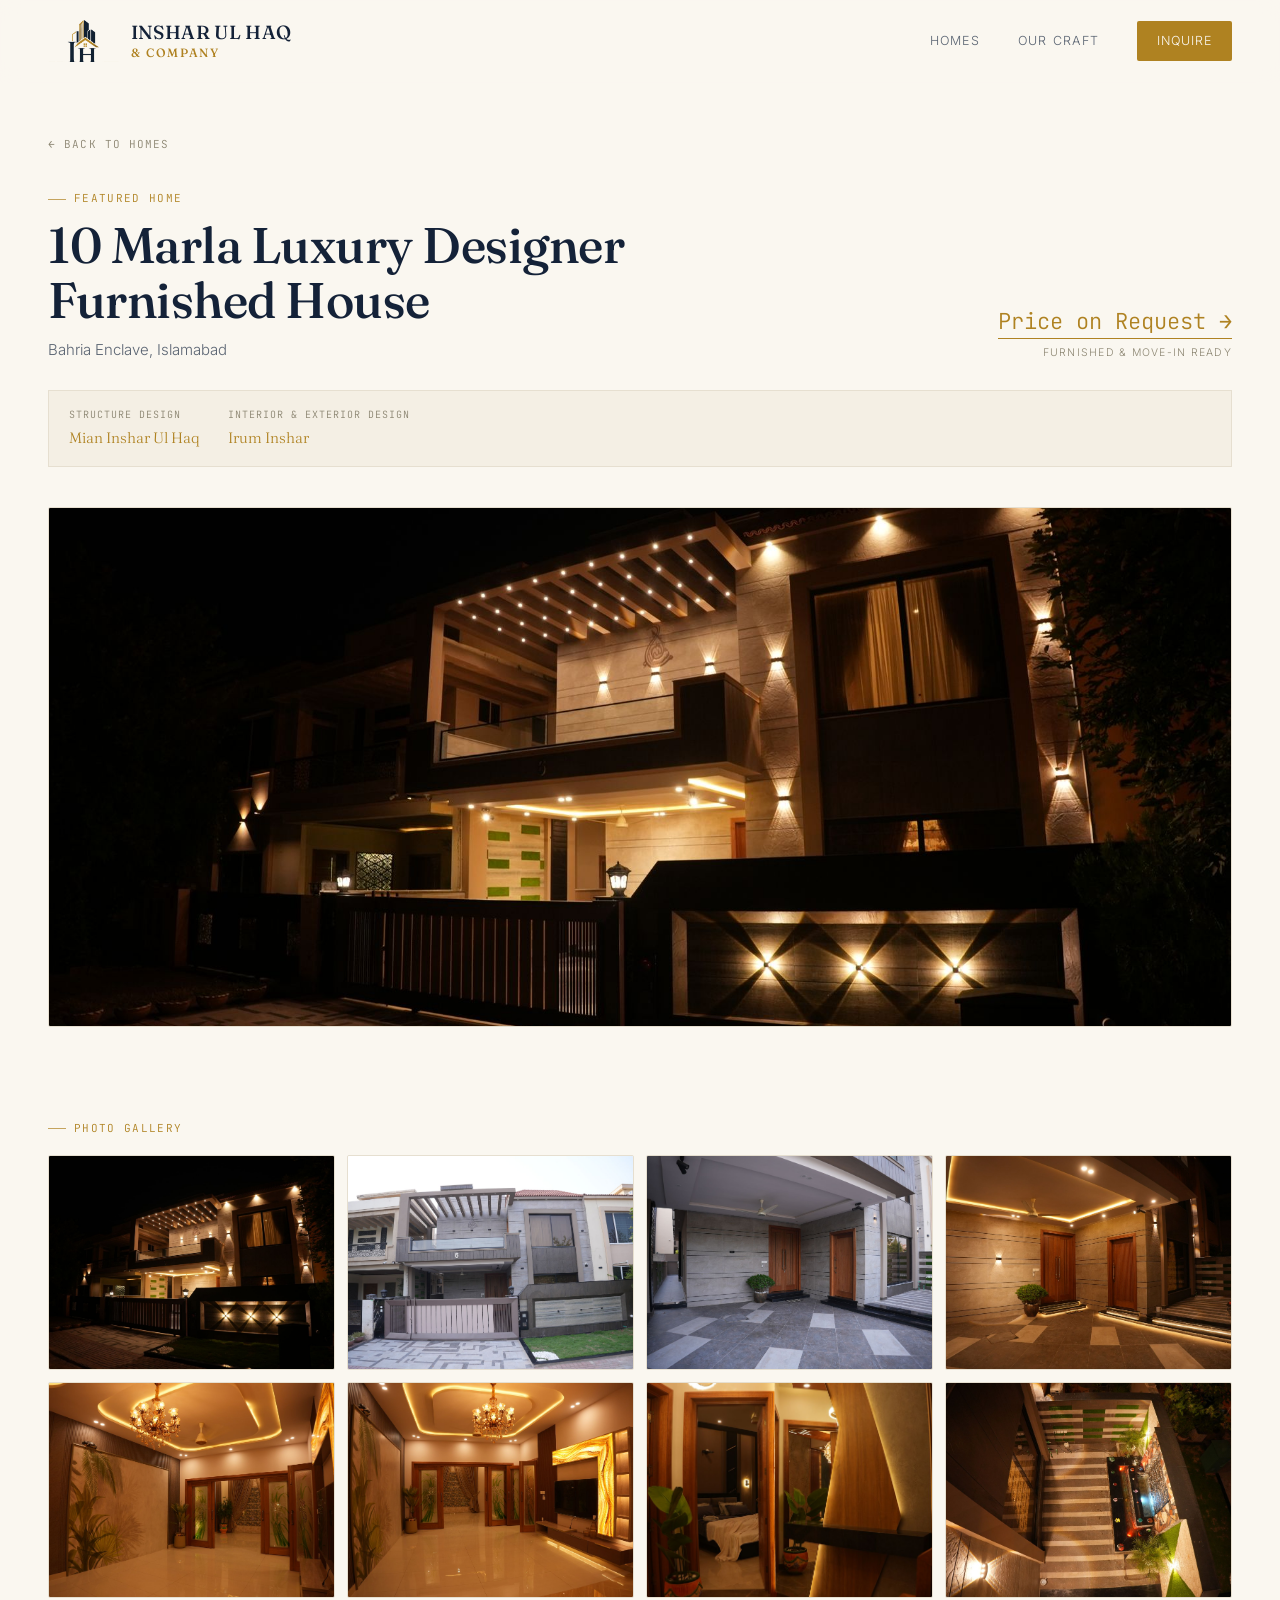
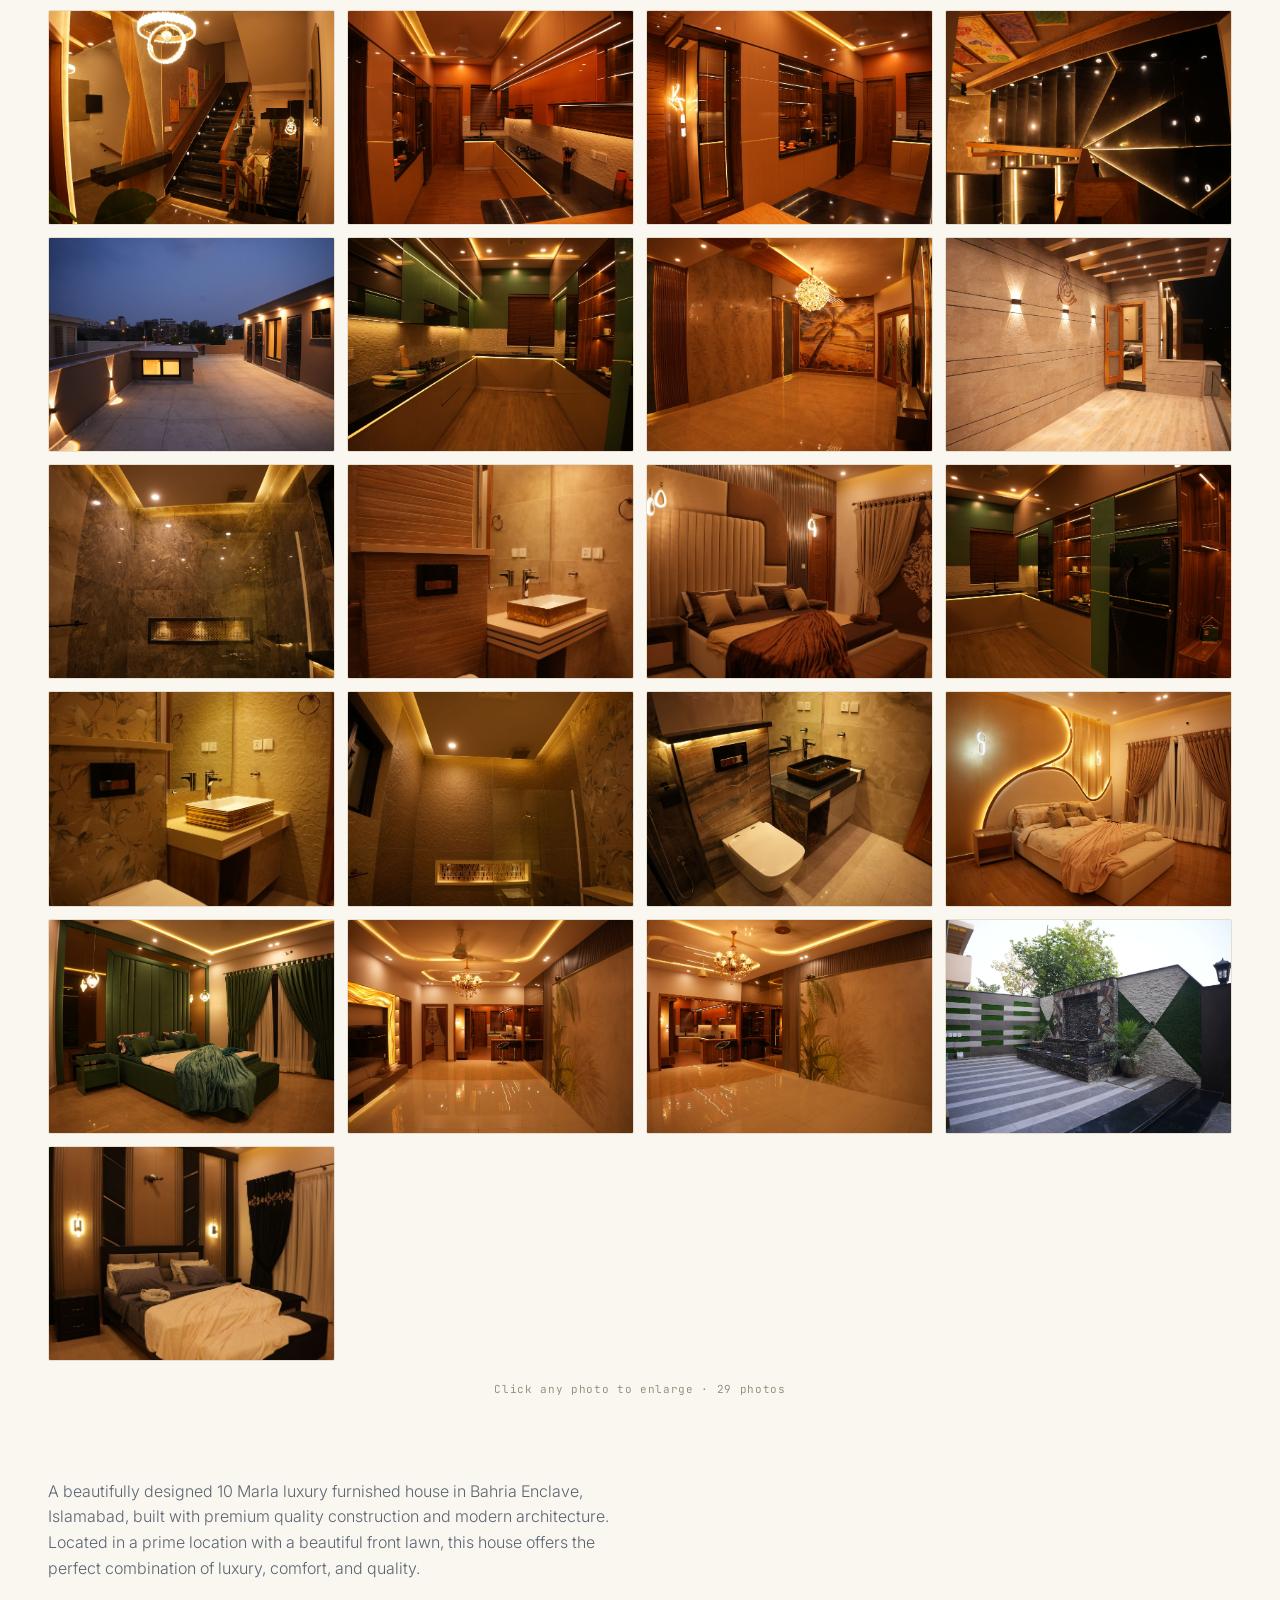
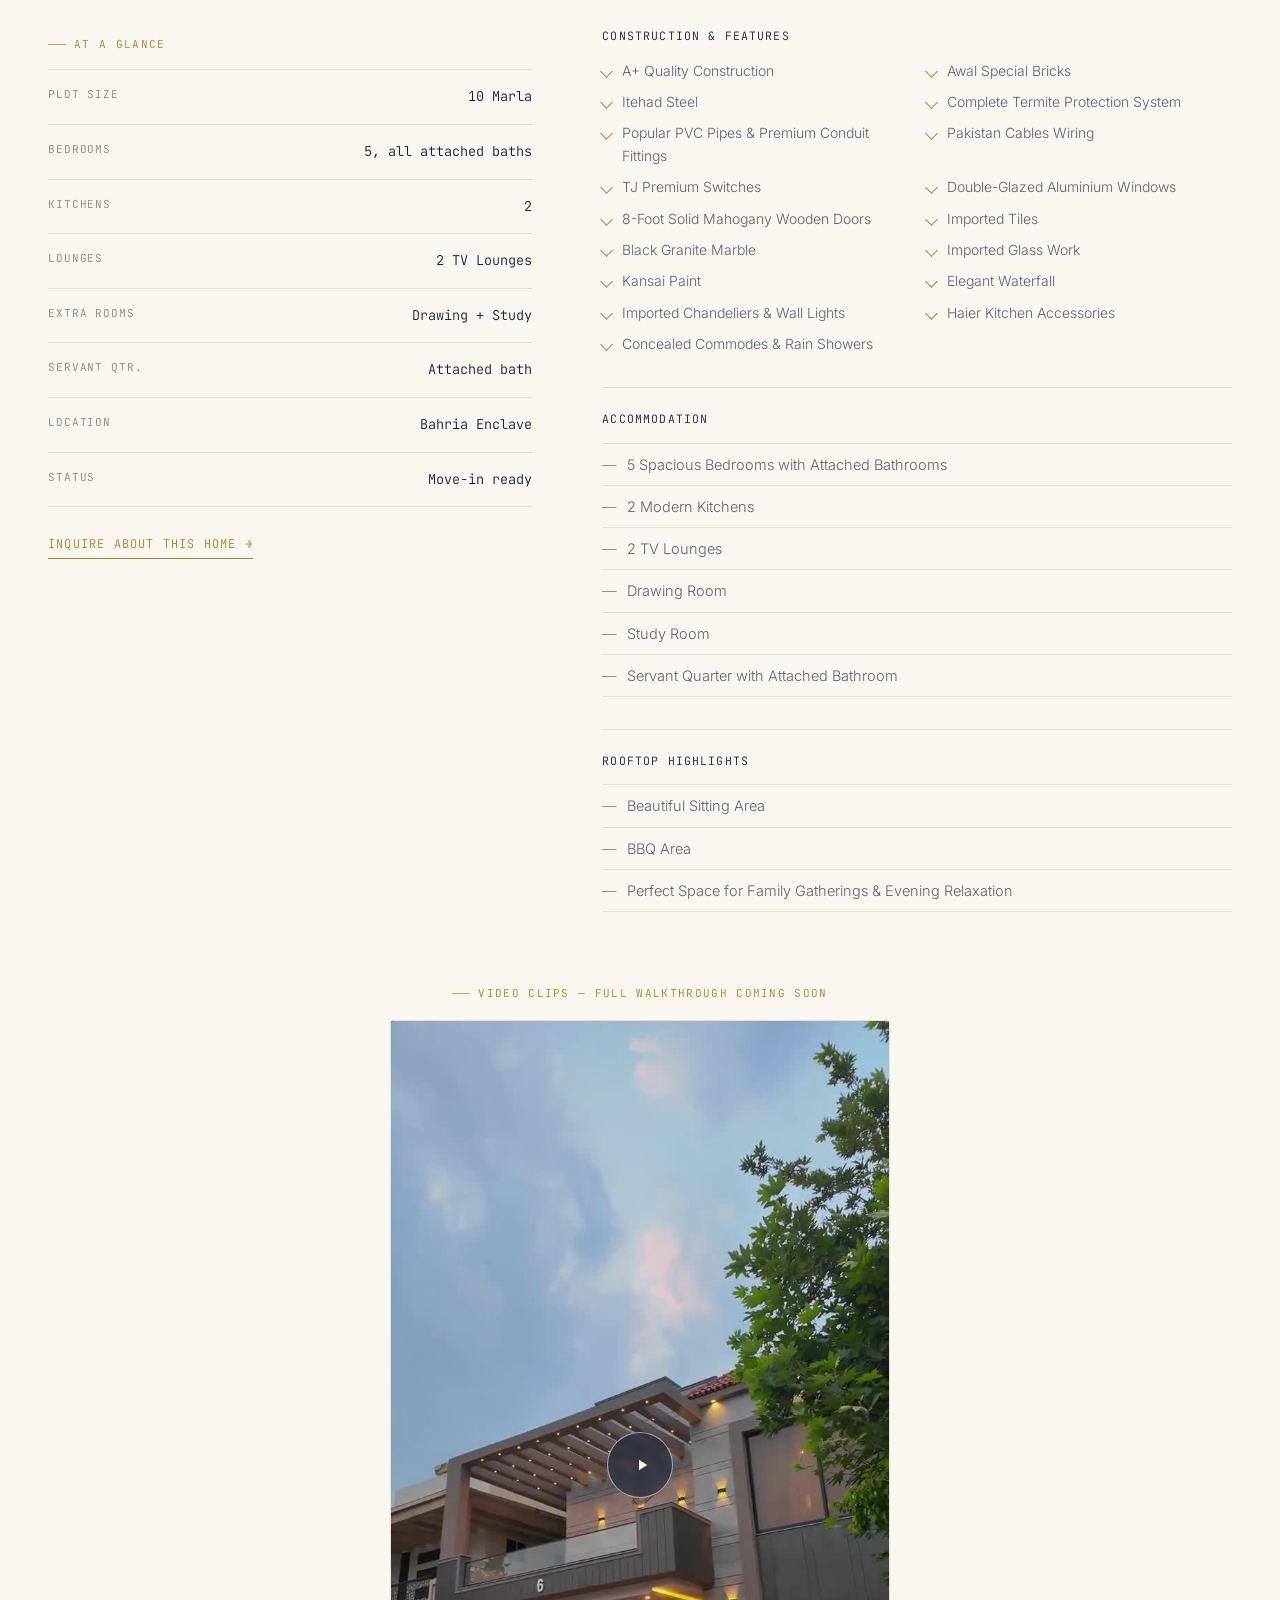
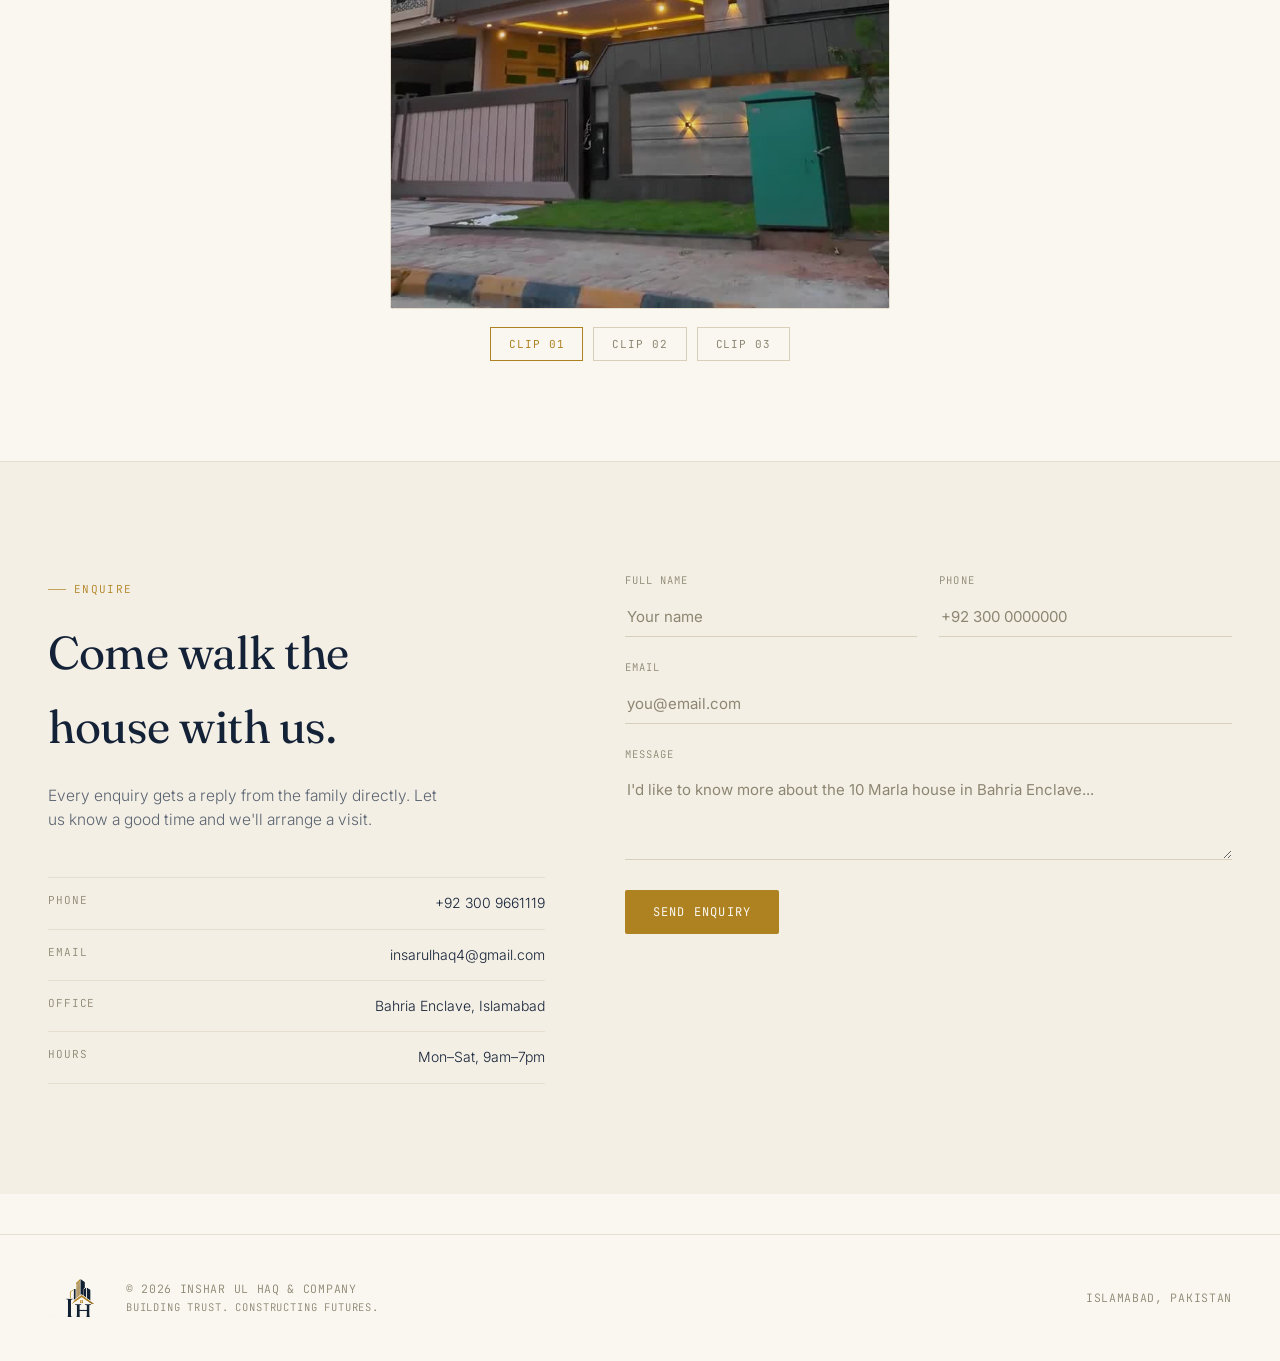
==== house-bahria-enclave.html @ 2e5233bc "Add files via upload" ====
<!DOCTYPE html>
<html lang="en">
<head>
<meta charset="UTF-8">
<meta name="viewport" content="width=device-width, initial-scale=1.0">
<title>10 Marla Luxury Designer Furnished House — Bahria Enclave, Islamabad | Inshar Ul Haq &amp; Company</title>
<meta name="description" content="A 10 Marla luxury designer furnished house in Bahria Enclave, Islamabad. A+ quality construction, 5 bedrooms with attached baths, 2 kitchens, rooftop sitting and BBQ area.">
<link rel="icon" type="image/png" href="assets/logo-icon.png">
<link rel="preconnect" href="https://fonts.googleapis.com">
<link rel="preconnect" href="https://fonts.gstatic.com" crossorigin>
<link href="https://fonts.googleapis.com/css2?family=Fraunces:opsz,wght@9..144,300;9..144,400;9..144,500;9..144,600;9..144,700&family=Inter:wght@300;400;500;600&family=JetBrains+Mono:wght@400;500&display=swap" rel="stylesheet">
<link rel="stylesheet" href="assets/style.css">
<style>
  .page-top{padding:130px 0 0;}
  .back-link{
    font-family:'JetBrains Mono',monospace;font-size:11px;letter-spacing:.1em;text-transform:uppercase;
    color:var(--muted-dim);display:inline-flex;gap:8px;align-items:center;margin-bottom:28px;
  }
  .back-link:hover{color:var(--brass);}

  .house-head{display:flex;justify-content:space-between;align-items:flex-end;gap:40px;margin-bottom:28px;flex-wrap:wrap;}
  .house-head h1{font-size:clamp(28px,4.2vw,50px);margin-top:10px;font-weight:500;max-width:18ch;line-height:1.1;}
  .house-loc{margin-top:10px;color:var(--muted);font-size:15px;}
  .house-price{text-align:right;font-family:'JetBrains Mono',monospace;color:var(--brass);font-size:22px;}
  .house-price a{color:var(--brass);border-bottom:1px solid var(--brass);padding-bottom:2px;}
  .house-price a:hover{color:var(--ink);border-color:var(--ink);}
  .house-price .status{
    display:block;font-size:10.5px;letter-spacing:.12em;text-transform:uppercase;color:var(--muted-dim);
    margin-top:6px;font-family:'Inter',sans-serif;
  }

  .designer-credit{
    display:flex;flex-wrap:wrap;gap:10px 28px;margin:0 0 40px;
    padding:16px 20px;border:1px solid var(--line-soft);background:var(--surface);
  }
  .designer-credit div{font-size:13px;}
  .designer-credit .role{
    display:block;font-family:'JetBrains Mono',monospace;font-size:10px;letter-spacing:.1em;
    text-transform:uppercase;color:var(--muted-dim);margin-bottom:3px;
  }
  .designer-credit .name{color:var(--brass);font-family:'Fraunces',serif;font-size:15px;}

  /* --- hero photo --- */
  .hero-photo{
    width:100%;height:520px;overflow:hidden;border-radius:2px;margin-bottom:14px;
    border:1px solid var(--line-soft);
  }
  @media (max-width:760px){.hero-photo{height:280px;}}
  .hero-photo img{width:100%;height:100%;min-height:0;object-fit:cover;display:block;cursor:zoom-in;}

  /* --- photo grid --- */
  .gallery-section{padding:70px 0 0;}
  .photo-grid{
    display:grid;grid-template-columns:repeat(4,1fr);gap:12px;
  }
  @media (max-width:900px){.photo-grid{grid-template-columns:repeat(3,1fr);}}
  @media (max-width:620px){.photo-grid{grid-template-columns:repeat(2,1fr);}}
  .photo-grid button{
    padding:0;border:1px solid var(--line-soft);background:var(--surface);cursor:zoom-in;
    aspect-ratio:4/3;overflow:hidden;border-radius:2px;display:block;
    transition:border-color .25s ease, transform .25s ease;
  }
  .photo-grid button:hover{border-color:var(--brass);transform:translateY(-2px);}
  .photo-grid img{width:100%;height:100%;min-height:0;object-fit:cover;display:block;}

  .grid-note{
    margin-top:20px;font-family:'JetBrains Mono',monospace;font-size:11px;color:var(--muted-dim);
    letter-spacing:.06em;text-align:center;
  }

  /* --- lightbox --- */
  .lightbox{
    position:fixed;inset:0;z-index:200;background:rgba(20,34,56,0.94);
    display:none;align-items:center;justify-content:center;padding:40px;
  }
  .lightbox.open{display:flex;}
  .lightbox img{max-width:100%;max-height:100%;object-fit:contain;border-radius:2px;}
  .lb-close,.lb-prev,.lb-next{
    position:absolute;background:rgba(250,247,240,0.12);border:1px solid rgba(250,247,240,0.35);
    color:#faf7f0;width:46px;height:46px;border-radius:50%;cursor:pointer;font-size:18px;
    display:flex;align-items:center;justify-content:center;transition:background .2s ease;
  }
  .lb-close:hover,.lb-prev:hover,.lb-next:hover{background:var(--brass);border-color:var(--brass);}
  .lb-close{top:24px;right:24px;}
  .lb-prev{left:24px;top:50%;transform:translateY(-50%);}
  .lb-next{right:24px;top:50%;transform:translateY(-50%);}
  .lb-counter{
    position:absolute;bottom:24px;left:50%;transform:translateX(-50%);
    font-family:'JetBrains Mono',monospace;font-size:11.5px;color:rgba(250,247,240,0.75);letter-spacing:.1em;
  }
  @media (max-width:620px){
    .lightbox{padding:16px;}
    .lb-prev{left:8px;} .lb-next{right:8px;}
  }

  /* --- details --- */
  .details{padding:80px 0 0;}
  .details-grid{display:grid;grid-template-columns:1fr 1.3fr;gap:70px;}
  @media (max-width:900px){.details-grid{grid-template-columns:1fr;gap:40px;}}
  .lede-text{color:var(--muted);font-size:16px;max-width:60ch;}
</style>
</head>
<body>

<header id="siteHeader">
  <div class="wrap">
    <a href="index.html" class="logo">
      <img src="assets/logo-icon.png" alt="Inshar Ul Haq &amp; Company">
      <div class="logo-text">INSHAR UL HAQ <span class="amp">&amp; Company</span></div>
    </a>
    <nav class="links" id="navLinks">
      <a href="index.html#homes">Homes</a>
      <a href="index.html#about">Our Craft</a>
      <a href="#contact" class="cta">Inquire</a>
    </nav>
    <button class="nav-toggle" id="navToggle" aria-label="Menu" aria-expanded="false">☰</button>
  </div>
</header>

<section class="page-top">
  <div class="wrap">
    <a href="index.html#homes" class="back-link">← Back to homes</a>

    <div class="house-head">
      <div>
        <div class="dim-label">Featured Home</div>
        <h1>10 Marla Luxury Designer Furnished House</h1>
        <div class="house-loc">Bahria Enclave, Islamabad</div>
      </div>
      <div class="house-price"><a href="#contact">Price on Request →</a>
        <span class="status">Furnished &amp; move-in ready</span>
      </div>
    </div>

    <div class="designer-credit">
      <div><span class="role">Structure Design</span><span class="name">Mian Inshar Ul Haq</span></div>
      <div><span class="role">Interior &amp; Exterior Design</span><span class="name">Irum Inshar</span></div>
    </div>

    <div class="hero-photo">
      <img src="assets/photos/01-exterior-night.jpg" alt="" data-index="0">
    </div>
  </div>
</section>

<section class="gallery-section">
  <div class="wrap">
    <div class="dim-label" style="margin-bottom:18px;">Photo Gallery</div>
    <div class="photo-grid" id="photoGrid">
      <!-- Photos: add more by copying a button block and pointing it at a new file in assets/photos/ -->
      <button type="button" data-index="0"><img src="assets/photos/01-exterior-night.jpg" alt="" loading="lazy"></button>
      <button type="button" data-index="1"><img src="assets/photos/02-exterior-day.jpg" alt="" loading="lazy"></button>
      <button type="button" data-index="2"><img src="assets/photos/03-porch-day.jpg" alt="" loading="lazy"></button>
      <button type="button" data-index="3"><img src="assets/photos/04-entrance-night.jpg" alt="" loading="lazy"></button>
      <button type="button" data-index="4"><img src="assets/photos/05-drawing-room.jpg" alt="" loading="lazy"></button>
      <button type="button" data-index="5"><img src="assets/photos/06-tv-lounge-onyx.jpg" alt="" loading="lazy"></button>
      <button type="button" data-index="6"><img src="assets/photos/07-lounge-wide.jpg" alt="" loading="lazy"></button>
      <button type="button" data-index="7"><img src="assets/photos/08-lounge-bar.jpg" alt="" loading="lazy"></button>
      <button type="button" data-index="8"><img src="assets/photos/09-lounge-mural.jpg" alt="" loading="lazy"></button>
      <button type="button" data-index="9"><img src="assets/photos/10-kitchen-main.jpg" alt="" loading="lazy"></button>
      <button type="button" data-index="10"><img src="assets/photos/11-kitchen-pantry.jpg" alt="" loading="lazy"></button>
      <button type="button" data-index="11"><img src="assets/photos/12-kitchen-green.jpg" alt="" loading="lazy"></button>
      <button type="button" data-index="12"><img src="assets/photos/13-kitchen-green-2.jpg" alt="" loading="lazy"></button>
      <button type="button" data-index="13"><img src="assets/photos/14-staircase.jpg" alt="" loading="lazy"></button>
      <button type="button" data-index="14"><img src="assets/photos/15-staircase-detail.jpg" alt="" loading="lazy"></button>
      <button type="button" data-index="15"><img src="assets/photos/16-hallway-bedroom.jpg" alt="" loading="lazy"></button>
      <button type="button" data-index="16"><img src="assets/photos/17-bedroom-master.jpg" alt="" loading="lazy"></button>
      <button type="button" data-index="17"><img src="assets/photos/18-bedroom-black.jpg" alt="" loading="lazy"></button>
      <button type="button" data-index="18"><img src="assets/photos/19-bedroom-green.jpg" alt="" loading="lazy"></button>
      <button type="button" data-index="19"><img src="assets/photos/20-bedroom-beige.jpg" alt="" loading="lazy"></button>
      <button type="button" data-index="20"><img src="assets/photos/21-bathroom-floral.jpg" alt="" loading="lazy"></button>
      <button type="button" data-index="21"><img src="assets/photos/22-bathroom-shower.jpg" alt="" loading="lazy"></button>
      <button type="button" data-index="22"><img src="assets/photos/23-bathroom-marble.jpg" alt="" loading="lazy"></button>
      <button type="button" data-index="23"><img src="assets/photos/24-bathroom-onyx.jpg" alt="" loading="lazy"></button>
      <button type="button" data-index="24"><img src="assets/photos/25-bathroom-wood.jpg" alt="" loading="lazy"></button>
      <button type="button" data-index="25"><img src="assets/photos/26-terrace-balcony.jpg" alt="" loading="lazy"></button>
      <button type="button" data-index="26"><img src="assets/photos/27-courtyard-aerial.jpg" alt="" loading="lazy"></button>
      <button type="button" data-index="27"><img src="assets/photos/28-courtyard-waterfall.jpg" alt="" loading="lazy"></button>
      <button type="button" data-index="28"><img src="assets/photos/29-rooftop.jpg" alt="" loading="lazy"></button>
    </div>
    <div class="grid-note">Click any photo to enlarge · 29 photos</div>
  </div>
</section>

<section class="details">
  <div class="wrap">
    <p class="lede-text">A beautifully designed 10 Marla luxury furnished house in Bahria Enclave, Islamabad, built with premium quality construction and modern architecture. Located in a prime location with a beautiful front lawn, this house offers the perfect combination of luxury, comfort, and quality.</p>

    <div class="details-grid" style="margin-top:46px;">
      <div>
        <div class="dim-label" style="margin-bottom:16px;">At a Glance</div>
        <div class="spec-sheet">
          <div class="spec-row"><span class="k">Plot Size</span><span class="v">10 Marla</span></div>
          <div class="spec-row"><span class="k">Bedrooms</span><span class="v">5, all attached baths</span></div>
          <div class="spec-row"><span class="k">Kitchens</span><span class="v">2</span></div>
          <div class="spec-row"><span class="k">Lounges</span><span class="v">2 TV Lounges</span></div>
          <div class="spec-row"><span class="k">Extra Rooms</span><span class="v">Drawing + Study</span></div>
          <div class="spec-row"><span class="k">Servant Qtr.</span><span class="v">Attached bath</span></div>
          <div class="spec-row"><span class="k">Location</span><span class="v">Bahria Enclave</span></div>
          <div class="spec-row"><span class="k">Status</span><span class="v">Move-in ready</span></div>
        </div>
        <a href="#contact" class="inquire-link">Inquire about this home →</a>
      </div>

      <div>
        <div class="section-title" style="border-top:0;padding-top:0;margin-top:0;">Construction &amp; Features</div>
        <ul class="check-list">
          <li>A+ Quality Construction</li>
          <li>Awal Special Bricks</li>
          <li>Itehad Steel</li>
          <li>Complete Termite Protection System</li>
          <li>Popular PVC Pipes &amp; Premium Conduit Fittings</li>
          <li>Pakistan Cables Wiring</li>
          <li>TJ Premium Switches</li>
          <li>Double-Glazed Aluminium Windows</li>
          <li>8-Foot Solid Mahogany Wooden Doors</li>
          <li>Imported Tiles</li>
          <li>Black Granite Marble</li>
          <li>Imported Glass Work</li>
          <li>Kansai Paint</li>
          <li>Elegant Waterfall</li>
          <li>Imported Chandeliers &amp; Wall Lights</li>
          <li>Haier Kitchen Accessories</li>
          <li>Concealed Commodes &amp; Rain Showers</li>
        </ul>

        <div class="section-title">Accommodation</div>
        <ul class="amenity-list">
          <li>5 Spacious Bedrooms with Attached Bathrooms</li>
          <li>2 Modern Kitchens</li>
          <li>2 TV Lounges</li>
          <li>Drawing Room</li>
          <li>Study Room</li>
          <li>Servant Quarter with Attached Bathroom</li>
        </ul>

        <div class="section-title">Rooftop Highlights</div>
        <ul class="amenity-list">
          <li>Beautiful Sitting Area</li>
          <li>BBQ Area</li>
          <li>Perfect Space for Family Gatherings &amp; Evening Relaxation</li>
        </ul>
      </div>
    </div>

    <div class="film-block">
      <div class="film-label dim-label" style="justify-content:center;">Video Clips — full walkthrough coming soon</div>
      <div class="reel-stage">
        <div class="reel active" data-reel="0">
          <img src="assets/posters/clip-01.jpg" alt="" loading="lazy">
          <video controls playsinline preload="none" poster="assets/posters/clip-01.jpg">
            <source src="assets/videos/clip-01.mp4" type="video/mp4">
            Your browser does not support embedded video.
          </video>
          <div class="play-btn" role="button" aria-label="Play clip 1" tabindex="0">
            <svg viewBox="0 0 24 24"><path d="M8 5v14l11-7z"/></svg>
          </div>
        </div>
        <div class="reel" data-reel="1">
          <img src="assets/posters/clip-02.jpg" alt="" loading="lazy">
          <video controls playsinline preload="none" poster="assets/posters/clip-02.jpg">
            <source src="assets/videos/clip-02.mp4" type="video/mp4">
            Your browser does not support embedded video.
          </video>
          <div class="play-btn" role="button" aria-label="Play clip 2" tabindex="0">
            <svg viewBox="0 0 24 24"><path d="M8 5v14l11-7z"/></svg>
          </div>
        </div>
        <div class="reel" data-reel="2">
          <img src="assets/posters/clip-03.jpg" alt="" loading="lazy">
          <video controls playsinline preload="none" poster="assets/posters/clip-03.jpg">
            <source src="assets/videos/clip-03.mp4" type="video/mp4">
            Your browser does not support embedded video.
          </video>
          <div class="play-btn" role="button" aria-label="Play clip 3" tabindex="0">
            <svg viewBox="0 0 24 24"><path d="M8 5v14l11-7z"/></svg>
          </div>
        </div>
      </div>
      <div class="reel-tabs">
        <button class="reel-tab active" data-target="0" type="button">Clip 01</button>
        <button class="reel-tab" data-target="1" type="button">Clip 02</button>
        <button class="reel-tab" data-target="2" type="button">Clip 03</button>
      </div>
    </div>
  </div>
</section>

<section class="contact" id="contact" style="margin-top:100px;">
  <div class="wrap contact-grid">
    <div>
      <div class="dim-label" style="margin-bottom:18px;">Enquire</div>
      <h2>Come walk the house with us.</h2>
      <p class="lede">Every enquiry gets a reply from the family directly. Let us know a good time and we'll arrange a visit.</p>

      <div class="contact-info">
        <div class="row"><span class="k">Phone</span><span>+92 300 9661119</span></div>
        <div class="row"><span class="k">Email</span><span>insarulhaq4@gmail.com</span></div>
        <div class="row"><span class="k">Office</span><span>Bahria Enclave, Islamabad</span></div>
        <div class="row"><span class="k">Hours</span><span>Mon–Sat, 9am–7pm</span></div>
      </div>
    </div>

    <form id="enquiryForm" action="https://formspree.io/f/mkodobkw" method="POST">
      <div class="field-row">
        <div>
          <label for="name">Full Name</label>
          <input id="name" name="name" type="text" placeholder="Your name" required>
        </div>
        <div>
          <label for="phone">Phone</label>
          <input id="phone" name="phone" type="tel" placeholder="+92 300 0000000">
        </div>
      </div>
      <div>
        <label for="email">Email</label>
        <input id="email" name="email" type="email" placeholder="you@email.com" required>
      </div>
      <div>
        <label for="message">Message</label>
        <textarea id="message" name="message" placeholder="I'd like to know more about the 10 Marla house in Bahria Enclave..."></textarea>
      </div>
      <input type="hidden" name="property" value="10 Marla Luxury Designer Furnished House — Bahria Enclave">
      <input type="hidden" name="_subject" value="New enquiry — 10 Marla Bahria Enclave house">
      <p class="form-status" id="formStatus" hidden></p>
      <button class="btn" type="submit" style="align-self:flex-start;">Send Enquiry</button>
    </form>
  </div>
</section>

<footer>
  <div class="wrap">
    <div class="foot-brand">
      <img src="assets/logo-icon.png" alt="">
      <div>
        <div class="fmono">© 2026 INSHAR UL HAQ &amp; COMPANY</div>
        <div class="tagline">Building Trust. Constructing Futures.</div>
      </div>
    </div>
    <div class="fmono">ISLAMABAD, PAKISTAN</div>
  </div>
</footer>

<!-- Lightbox -->
<div class="lightbox" id="lightbox" role="dialog" aria-modal="true" aria-label="Photo viewer">
  <button class="lb-close" id="lbClose" aria-label="Close">✕</button>
  <button class="lb-prev" id="lbPrev" aria-label="Previous photo">‹</button>
  <img id="lbImg" src="" alt="">
  <button class="lb-next" id="lbNext" aria-label="Next photo">›</button>
  <div class="lb-counter" id="lbCounter"></div>
</div>

<script>
  const header = document.getElementById('siteHeader');
  window.addEventListener('scroll', () => {
    header.classList.toggle('scrolled', window.scrollY > 40);
  });

  // --- Mobile menu toggle ---
  const navToggle = document.getElementById('navToggle');
  const navLinks = document.getElementById('navLinks');
  if(navToggle && navLinks){
    function closeMenu(){
      navLinks.classList.remove('open');
      navToggle.textContent = '\u2630';
      navToggle.setAttribute('aria-expanded', 'false');
      document.body.style.overflow = '';
    }
    navToggle.addEventListener('click', () => {
      const isOpen = navLinks.classList.toggle('open');
      navToggle.textContent = isOpen ? '\u2715' : '\u2630';
      navToggle.setAttribute('aria-expanded', isOpen ? 'true' : 'false');
      document.body.style.overflow = isOpen ? 'hidden' : '';
    });
    navLinks.querySelectorAll('a').forEach(a => a.addEventListener('click', closeMenu));
  }

  // --- Lightbox ---
  const grid = document.getElementById('photoGrid');
  const photos = Array.from(grid.querySelectorAll('img')).map(img => img.getAttribute('src'));
  const lb = document.getElementById('lightbox');
  const lbImg = document.getElementById('lbImg');
  const lbCounter = document.getElementById('lbCounter');
  let current = 0;

  function show(i){
    current = (i + photos.length) % photos.length;
    lbImg.src = photos[current];
    lbCounter.textContent = (current + 1) + ' / ' + photos.length;
  }
  function openLb(i){ show(i); lb.classList.add('open'); document.body.style.overflow='hidden'; }
  function closeLb(){ lb.classList.remove('open'); document.body.style.overflow=''; }

  grid.querySelectorAll('button').forEach(btn => {
    btn.addEventListener('click', () => openLb(parseInt(btn.dataset.index, 10)));
  });
  document.querySelector('.hero-photo img').addEventListener('click', () => openLb(0));

  document.getElementById('lbClose').addEventListener('click', closeLb);
  document.getElementById('lbPrev').addEventListener('click', e => { e.stopPropagation(); show(current - 1); });
  document.getElementById('lbNext').addEventListener('click', e => { e.stopPropagation(); show(current + 1); });
  lb.addEventListener('click', e => { if(e.target === lb) closeLb(); });
  document.addEventListener('keydown', e => {
    if(!lb.classList.contains('open')) return;
    if(e.key === 'Escape') closeLb();
    if(e.key === 'ArrowLeft') show(current - 1);
    if(e.key === 'ArrowRight') show(current + 1);
  });

  // --- Video reels ---
  document.querySelectorAll('.reel').forEach(frame => {
    const btn = frame.querySelector('.play-btn');
    const img = frame.querySelector('img');
    const vid = frame.querySelector('video');
    function play(){
      img.style.display='none';
      btn.style.display='none';
      vid.style.display='block';
      vid.play();
    }
    btn.addEventListener('click', play);
    btn.addEventListener('keydown', e => { if(e.key==='Enter'||e.key===' ') play(); });
  });

  document.querySelectorAll('.reel-tabs').forEach(tabGroup => {
    const stage = tabGroup.previousElementSibling;
    const tabs = tabGroup.querySelectorAll('.reel-tab');
    const reels = stage.querySelectorAll('.reel');
    tabs.forEach(tab => {
      tab.addEventListener('click', () => {
        const target = tab.dataset.target;
        tabs.forEach(t => t.classList.toggle('active', t === tab));
        reels.forEach(r => {
          const isTarget = r.dataset.reel === target;
          r.classList.toggle('active', isTarget);
          if(!isTarget) r.querySelector('video').pause();
        });
      });
    });
  });

  // --- Enquiry form (Formspree AJAX) ---
  const form = document.getElementById('enquiryForm');
  const status = document.getElementById('formStatus');
  if(form){
    form.addEventListener('submit', async (e) => {
      e.preventDefault();
      const btn = form.querySelector('button[type="submit"]');
      const original = btn.textContent;
      btn.textContent = 'Sending…';
      btn.disabled = true;
      status.hidden = true;
      try{
        const res = await fetch(form.action, {
          method: 'POST',
          body: new FormData(form),
          headers: { 'Accept': 'application/json' }
        });
        if(res.ok){
          form.reset();
          status.textContent = 'Thank you — your enquiry has been sent. We will be in touch soon.';
          status.className = 'form-status ok';
        } else {
          status.textContent = 'Something went wrong. Please email us directly at insarulhaq4@gmail.com.';
          status.className = 'form-status err';
        }
      } catch(err){
        status.textContent = 'Something went wrong. Please email us directly at insarulhaq4@gmail.com.';
        status.className = 'form-status err';
      } finally {
        status.hidden = false;
        btn.textContent = original;
        btn.disabled = false;
      }
    });
  }
</script>

</body>
</html>
---- assets/style.css ----
:root{
  --bg:#faf7f0;
  --surface:#f4efe4;
  --surface-2:#ece5d6;
  --line:#d8cfbb;
  --line-soft:#e6dfd0;
  --ink:#142238;
  --muted:#5a6472;
  --muted-dim:#8c8672;
  --brass:#af8221;
  --brass-bright:#8a6220;
  --max:1280px;
}
*{margin:0;padding:0;box-sizing:border-box;}
html{scroll-behavior:smooth;}
body{
  background:var(--bg);
  color:var(--ink);
  font-family:'Inter',sans-serif;
  font-weight:300;
  line-height:1.6;
  overflow-x:hidden;
}
@media (prefers-reduced-motion: reduce){
  html{scroll-behavior:auto;}
  *{animation-duration:0.01ms !important; transition-duration:0.01ms !important;}
}

h1,h2,h3,h4{font-family:'Fraunces',serif;font-weight:500;letter-spacing:-0.01em;}
a{color:inherit;text-decoration:none;}
.mono{font-family:'JetBrains Mono',monospace;}
.wrap{max-width:var(--max);margin:0 auto;padding:0 48px;}
@media (max-width:760px){.wrap{padding:0 22px;}}

::selection{background:var(--brass);color:#faf7f0;}
:focus-visible{outline:2px solid var(--brass);outline-offset:3px;}

/* --- blueprint annotation signature --- */
.dim-label{
  font-family:'JetBrains Mono',monospace;
  font-size:11px;
  letter-spacing:0.12em;
  text-transform:uppercase;
  color:var(--brass);
  display:inline-flex;
  align-items:center;
  gap:8px;
}
.dim-label::before{content:'';width:18px;height:1px;background:var(--brass);opacity:.7;}

/* --- nav --- */
header{
  position:fixed;top:0;left:0;right:0;z-index:100;
  padding:20px 0;
  transition:background .4s ease, border-color .4s ease, padding .4s ease;
  border-bottom:1px solid transparent;
  background:rgba(250,247,240,0.9);
  backdrop-filter:blur(10px);
}
header.scrolled{
  border-bottom:1px solid var(--line-soft);
  padding:12px 0;
}
header .wrap{display:flex;align-items:center;justify-content:space-between;}
.logo{font-family:'Fraunces',serif;font-size:19px;letter-spacing:0.02em;font-weight:500;display:flex;align-items:center;gap:12px;}
.logo img{height:42px;width:auto;display:block;}
.logo-text{display:flex;flex-direction:column;line-height:1.15;}
.logo-text .amp{color:var(--brass);font-size:12px;letter-spacing:.14em;text-transform:uppercase;margin-top:2px;}
nav.links{display:flex;gap:38px;align-items:center;}
nav.links a{
  font-size:12.5px;letter-spacing:0.1em;text-transform:uppercase;color:var(--muted);
  transition:color .25s ease;
}
nav.links a:hover{color:var(--ink);}
nav.links a.cta{
  color:#faf7f0;background:var(--brass);padding:10px 20px;border-radius:2px;
  letter-spacing:0.08em;
}
nav.links a.cta:hover{background:var(--brass-bright);}
.nav-toggle{display:none;background:none;border:0;color:var(--ink);font-size:24px;cursor:pointer;line-height:1;z-index:120;}
@media (max-width:820px){
  .nav-toggle{display:block;}
  nav.links{
    position:fixed;top:0;right:0;bottom:0;left:0;
    background:rgba(250,247,240,0.98);
    backdrop-filter:blur(8px);
    flex-direction:column;
    justify-content:center;
    align-items:center;
    gap:36px;
    transform:translateX(100%);
    transition:transform .35s ease;
    z-index:110;
    display:flex;
  }
  nav.links.open{transform:translateX(0);}
  nav.links a{font-size:20px;letter-spacing:.06em;}
  nav.links a.cta{padding:14px 32px;font-size:16px;}
}

/* --- footer --- */
footer{padding:44px 0;border-top:1px solid var(--line-soft);margin-top:40px;}
footer .wrap{display:flex;justify-content:space-between;align-items:center;flex-wrap:wrap;gap:16px;}
footer .foot-brand{display:flex;align-items:center;gap:14px;}
footer .foot-brand img{height:38px;width:auto;}
footer .foot-brand .tagline{font-family:'JetBrains Mono',monospace;font-size:10.5px;letter-spacing:.08em;text-transform:uppercase;color:var(--muted-dim);}
footer .fmono{font-family:'JetBrains Mono',monospace;font-size:11.5px;color:var(--muted-dim);letter-spacing:.06em;}

/* --- shared spec sheet --- */
.spec-sheet{border-top:1px solid var(--line-soft);}
.spec-row{
  display:flex;justify-content:space-between;padding:16px 0;border-bottom:1px solid var(--line-soft);
  font-family:'JetBrains Mono',monospace;font-size:13.5px;gap:20px;
}
.spec-row .k{color:var(--muted-dim);letter-spacing:.08em;text-transform:uppercase;font-size:11px;}
.spec-row .v{color:var(--ink);text-align:right;}

/* --- shared lists --- */
.check-list{display:grid;grid-template-columns:1fr 1fr;gap:9px 20px;list-style:none;}
@media (max-width:560px){.check-list{grid-template-columns:1fr;}}
.check-list li{
  font-size:14px;color:var(--muted);position:relative;padding-left:20px;
}
.check-list li::before{
  content:'';position:absolute;left:0;top:7px;width:8px;height:8px;
  border-left:1px solid var(--brass);border-bottom:1px solid var(--brass);
  transform:rotate(-45deg);
}
.amenity-list{list-style:none;}
.amenity-list li{
  font-size:14.5px;color:var(--muted);padding:9px 0;border-bottom:1px solid var(--line-soft);
  display:flex;gap:10px;
}
.amenity-list li::before{content:'—';color:var(--brass);}
.amenity-list li:first-child{border-top:1px solid var(--line-soft);}

.section-title{
  font-family:'JetBrains Mono',monospace;font-size:11.5px;letter-spacing:.1em;text-transform:uppercase;
  color:var(--ink);margin:32px 0 14px;padding-top:22px;border-top:1px solid var(--line-soft);
}

/* --- buttons --- */
.btn{
  display:inline-flex;align-items:center;gap:10px;
  font-family:'JetBrains Mono',monospace;font-size:12px;letter-spacing:.1em;text-transform:uppercase;
  background:var(--brass);color:#faf7f0;padding:14px 28px;border-radius:2px;border:0;cursor:pointer;
  transition:background .25s ease, transform .25s ease;
}
.btn:hover{background:var(--brass-bright);transform:translateY(-1px);}
.btn-ghost{
  background:transparent;color:var(--brass);border:1px solid var(--brass);
}
.btn-ghost:hover{background:var(--brass);color:#faf7f0;}
.inquire-link{
  display:inline-flex;align-items:center;gap:10px;margin-top:28px;
  font-family:'JetBrains Mono',monospace;font-size:12px;letter-spacing:.1em;text-transform:uppercase;
  color:var(--brass);border-bottom:1px solid var(--brass);padding-bottom:4px;
}
.inquire-link:hover{color:var(--ink);border-color:var(--ink);}

/* --- forms --- */
form{display:flex;flex-direction:column;gap:22px;}
.field-row{display:grid;grid-template-columns:1fr 1fr;gap:22px;}
@media (max-width:560px){.field-row{grid-template-columns:1fr;}}
label{
  font-family:'JetBrains Mono',monospace;font-size:10.5px;letter-spacing:.1em;text-transform:uppercase;
  color:var(--muted-dim);display:block;margin-bottom:8px;
}
input,select,textarea{
  width:100%;background:transparent;border:0;border-bottom:1px solid var(--line);
  color:var(--ink);font-family:'Inter',sans-serif;font-size:15px;padding:10px 2px;
  transition:border-color .25s ease;
}
input::placeholder,textarea::placeholder{color:var(--muted-dim);}
input:focus,select:focus,textarea:focus{outline:none;border-color:var(--brass);}
select{appearance:none;background:transparent;cursor:pointer;}
select option{background:var(--surface-2);color:var(--ink);}
textarea{resize:vertical;min-height:90px;}
.form-note{font-size:12px;color:var(--muted-dim);margin-top:-6px;}
.form-status{font-size:14px;padding:12px 16px;border-radius:2px;margin:0;}
.form-status.ok{background:rgba(175,130,33,0.12);color:var(--brass-bright);border:1px solid rgba(175,130,33,0.3);}
.form-status.err{background:rgba(180,60,50,0.1);color:#a33;border:1px solid rgba(180,60,50,0.3);}

/* --- contact --- */
.contact{padding:110px 0;border-top:1px solid var(--line-soft);background:var(--surface);}
.contact-grid{display:grid;grid-template-columns:0.9fr 1.1fr;gap:80px;}
@media (max-width:900px){.contact-grid{grid-template-columns:1fr;gap:48px;}}
.contact h2{font-size:clamp(30px,4vw,46px);font-weight:400;max-width:12ch;}
.contact p.lede{margin-top:20px;color:var(--muted);max-width:40ch;font-size:15.5px;}
.contact-info{margin-top:44px;}
.contact-info .row{
  display:flex;justify-content:space-between;padding:14px 0;border-top:1px solid var(--line-soft);
  font-size:14px;gap:16px;
}
.contact-info .row:last-child{border-bottom:1px solid var(--line-soft);}
.contact-info .row .k{color:var(--muted-dim);font-family:'JetBrains Mono',monospace;font-size:11px;letter-spacing:.08em;text-transform:uppercase;}

/* --- video reel (shared) --- */
.film-block{margin-top:64px;text-align:center;}
.film-label{margin-bottom:18px;}
.reel-stage{max-width:500px;margin:0 auto;}
@media (max-width:560px){.reel-stage{max-width:100%;}}
.reel{
  position:relative;aspect-ratio:9/16;width:100%;border-radius:3px;overflow:hidden;
  background:#000;border:1px solid var(--line-soft);display:none;
}
.reel.active{display:block;}
.reel img{width:100%;height:100%;object-fit:cover;opacity:.9;position:absolute;inset:0;}
.reel video{width:100%;height:100%;object-fit:cover;display:none;position:relative;}
.play-btn{
  position:absolute;top:50%;left:50%;transform:translate(-50%,-50%);
  width:66px;height:66px;border-radius:50%;
  background:rgba(20,34,56,0.55);border:1px solid rgba(250,247,240,0.6);
  display:flex;align-items:center;justify-content:center;cursor:pointer;
  backdrop-filter:blur(4px);z-index:3;
  transition:transform .3s ease, background .3s ease, border-color .3s ease;
}
.play-btn:hover{transform:translate(-50%,-50%) scale(1.08);background:var(--brass);border-color:var(--brass);}
.play-btn svg{width:18px;height:18px;fill:#faf7f0;margin-left:3px;}
.reel-tabs{display:flex;gap:10px;justify-content:center;margin-top:18px;flex-wrap:wrap;}
.reel-tab{
  font-family:'JetBrains Mono',monospace;font-size:11px;letter-spacing:.08em;text-transform:uppercase;
  color:var(--muted-dim);background:transparent;border:1px solid var(--line);padding:9px 18px;cursor:pointer;
  transition:color .2s ease, border-color .2s ease;
}
.reel-tab.active{color:var(--brass);border-color:var(--brass);}
.reel-tab:hover{color:var(--ink);}
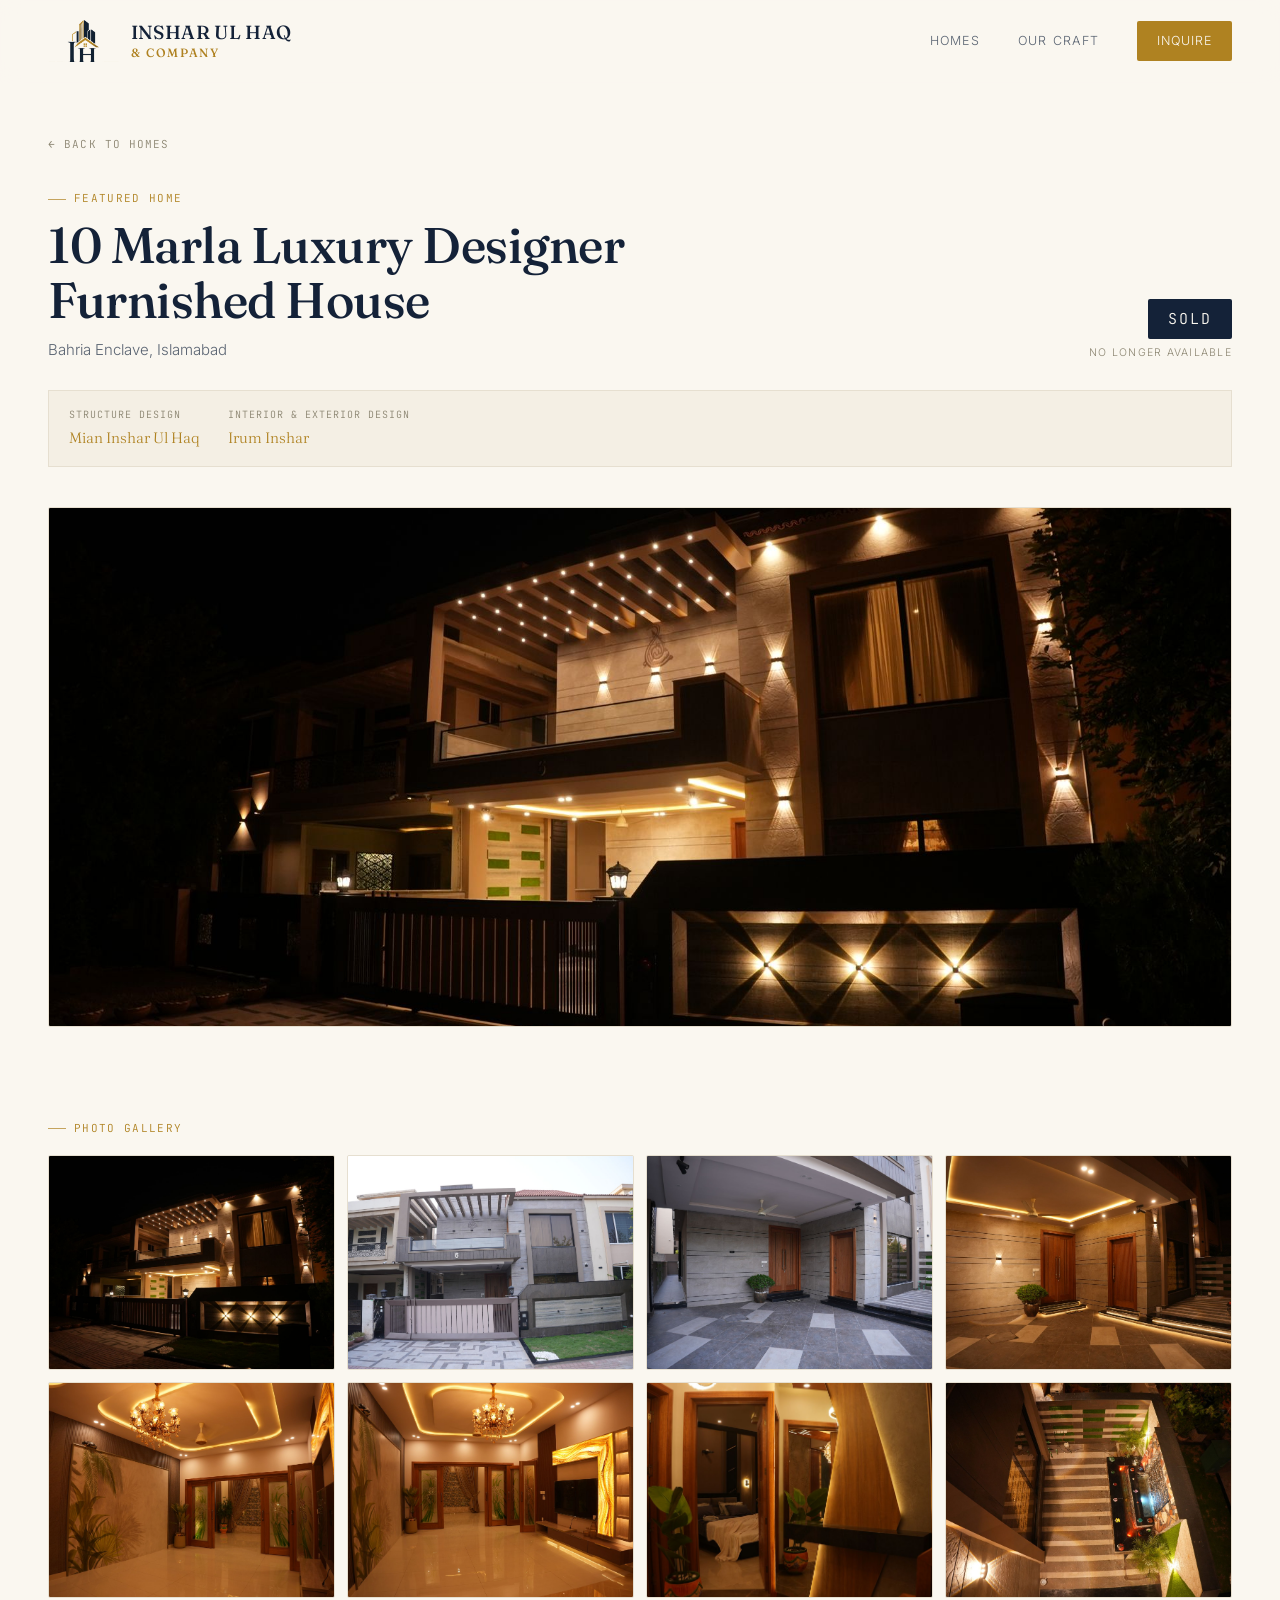
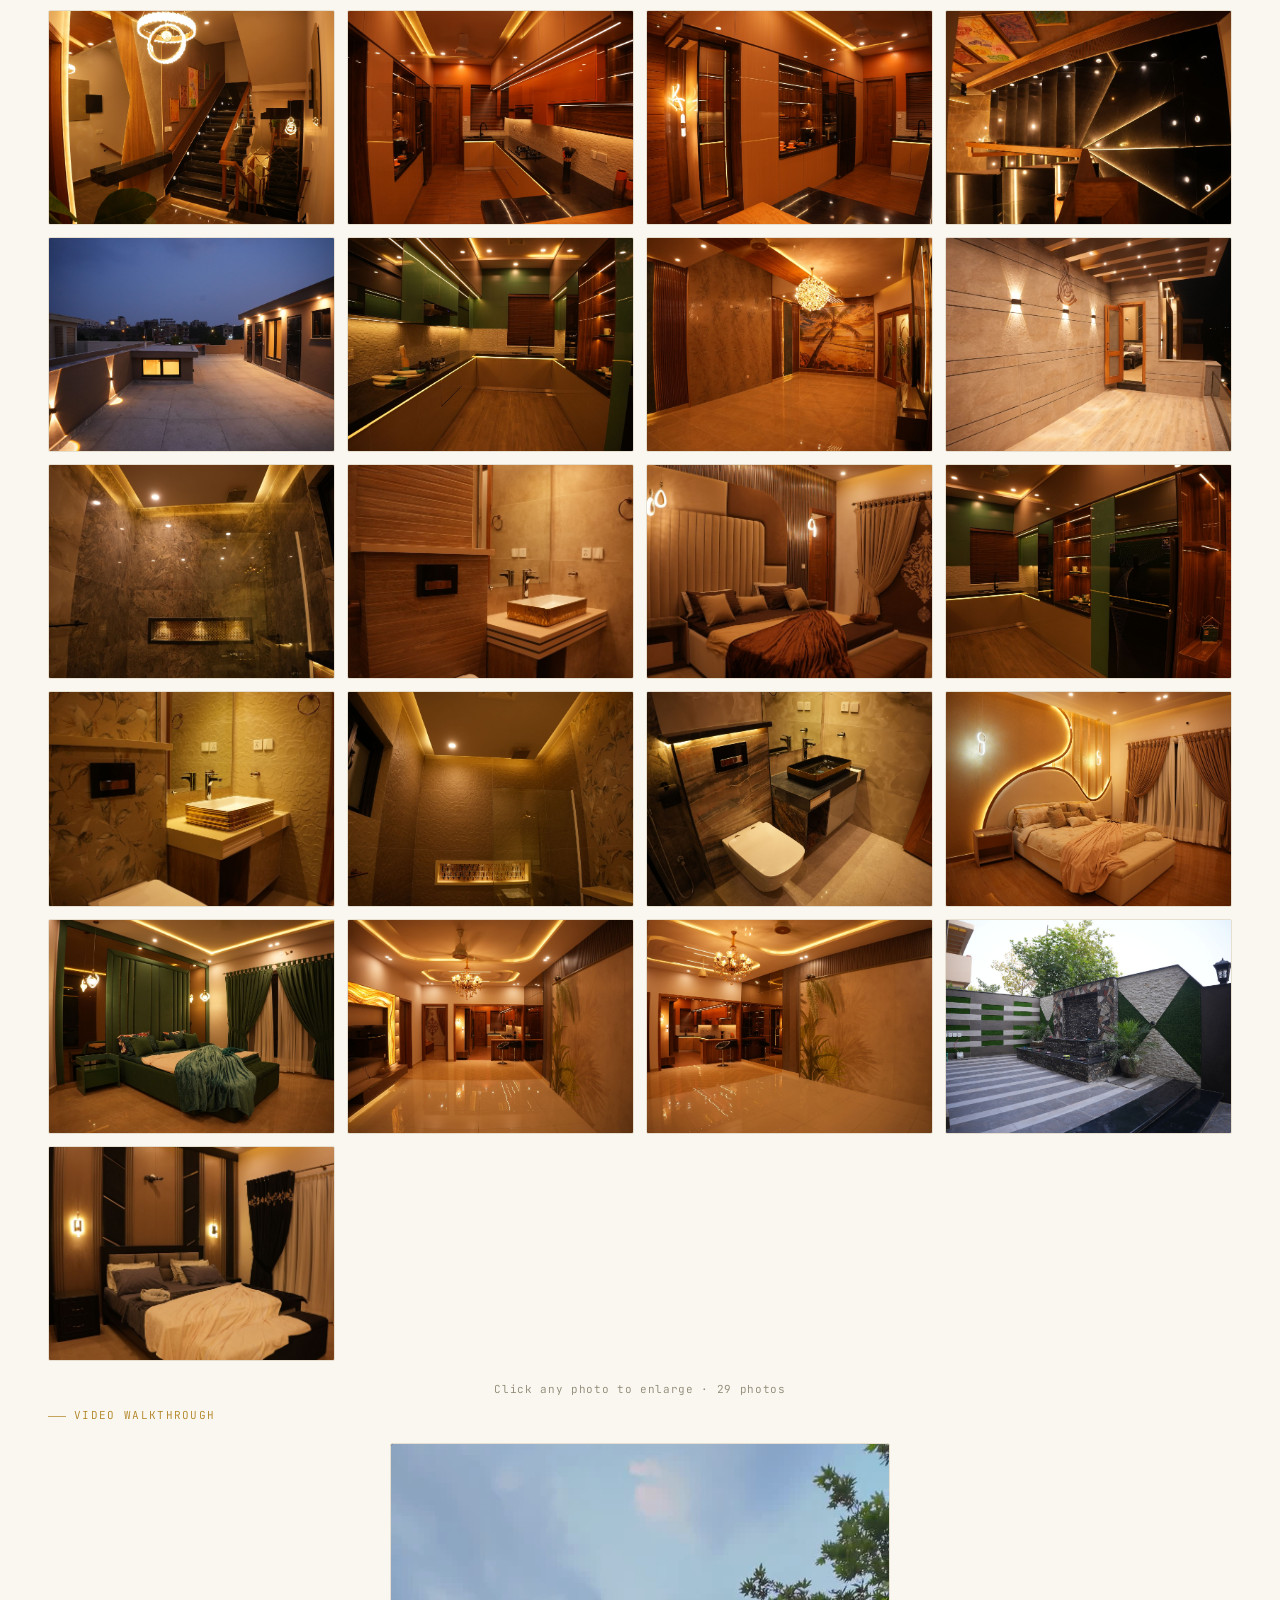
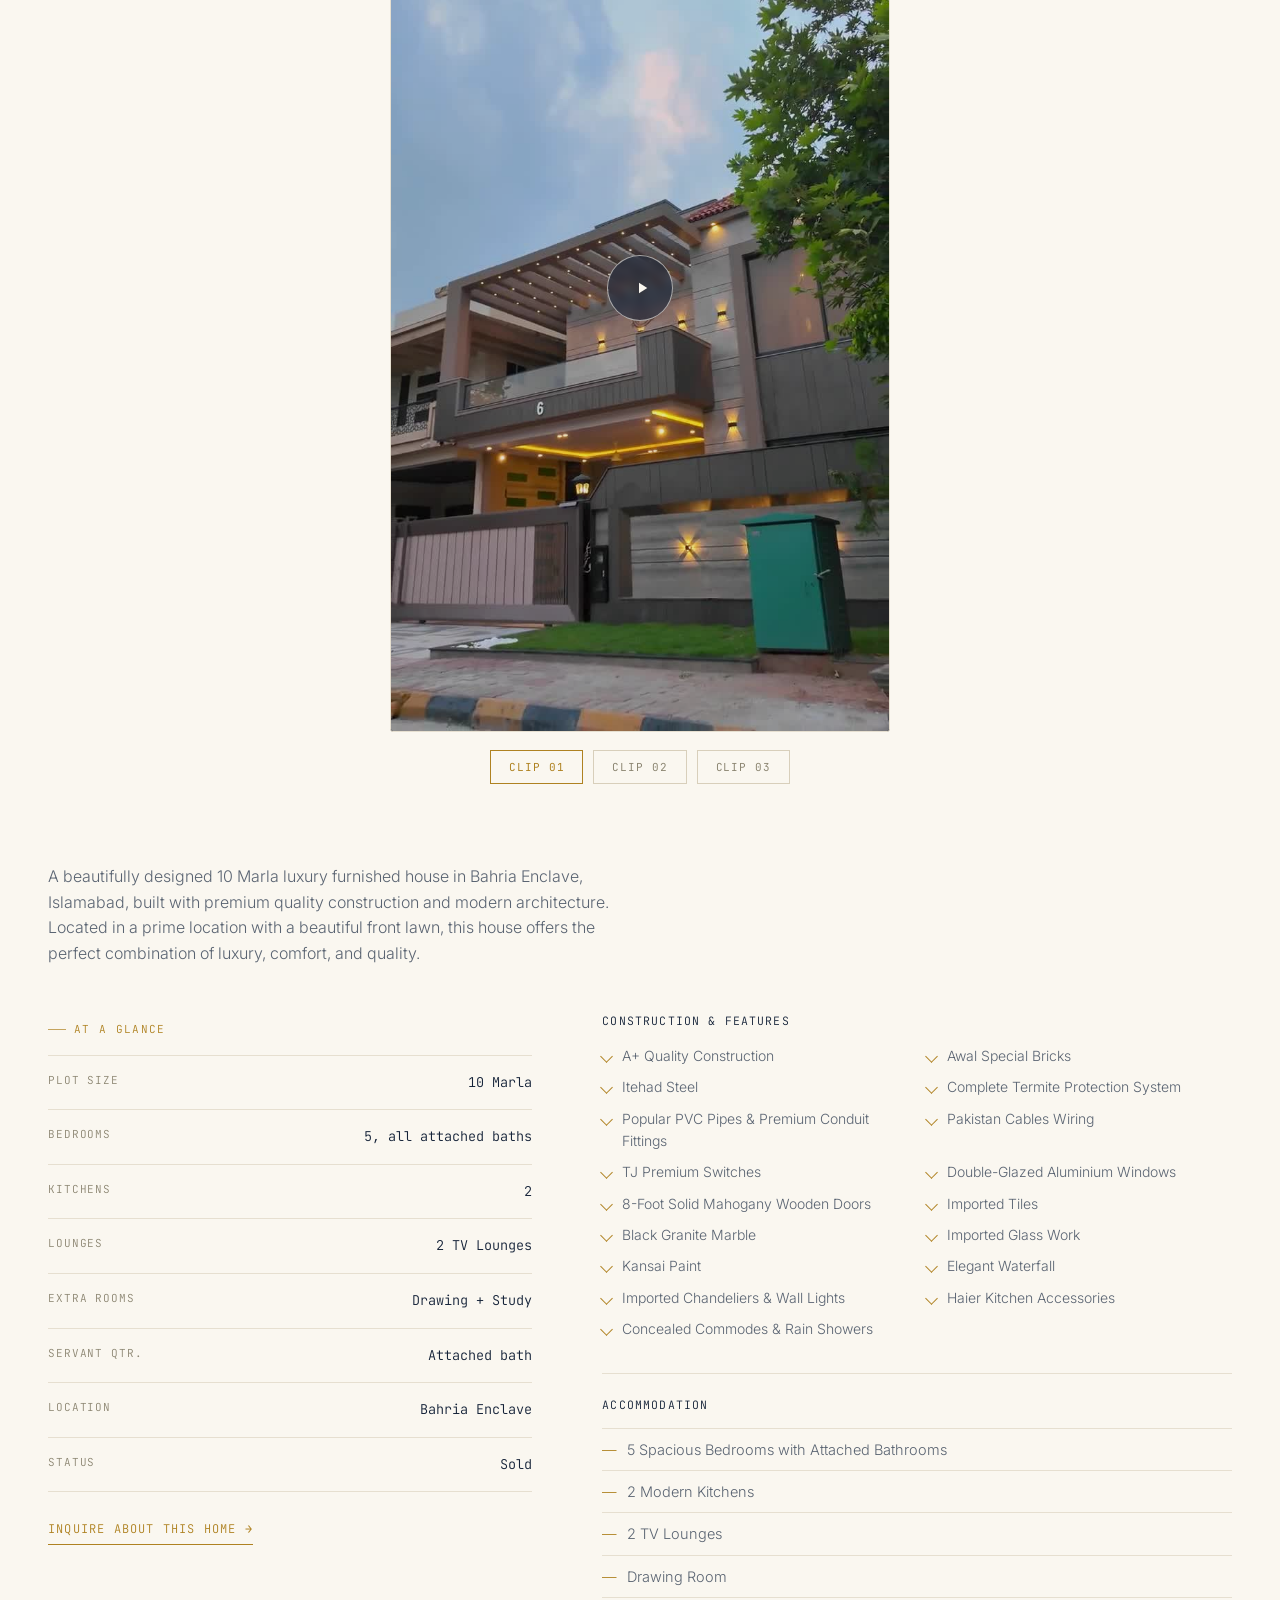
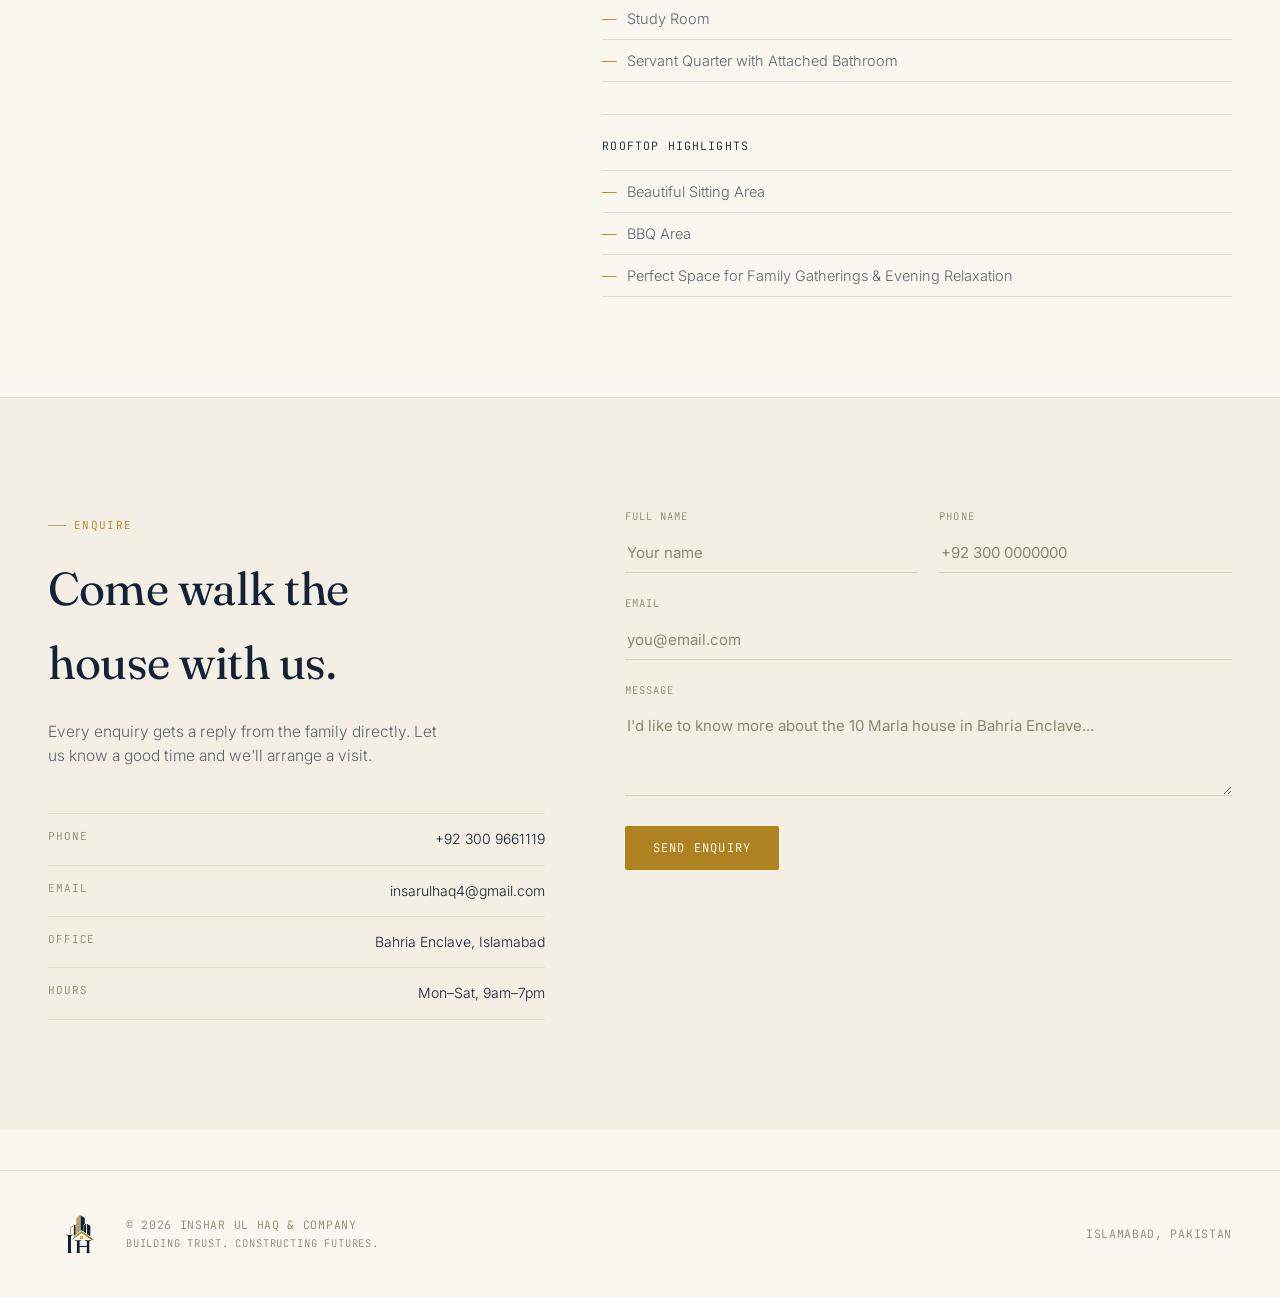
==== commit 61b3a770: "Add files via upload" ====
--- a/house-bahria-enclave.html
+++ b/house-bahria-enclave.html
@@ -22,6 +22,11 @@
   .house-head h1{font-size:clamp(28px,4.2vw,50px);margin-top:10px;font-weight:500;max-width:18ch;line-height:1.1;}
   .house-loc{margin-top:10px;color:var(--muted);font-size:15px;}
   .house-price{text-align:right;font-family:'JetBrains Mono',monospace;color:var(--brass);font-size:22px;}
+  .sold-badge{
+    display:inline-block;background:var(--ink);color:#faf7f0;
+    font-family:'JetBrains Mono',monospace;font-size:15px;letter-spacing:.14em;text-transform:uppercase;
+    padding:8px 20px;border-radius:2px;
+  }
   .house-price a{color:var(--brass);border-bottom:1px solid var(--brass);padding-bottom:2px;}
   .house-price a:hover{color:var(--ink);border-color:var(--ink);}
   .house-price .status{
@@ -127,8 +132,9 @@
         <h1>10 Marla Luxury Designer Furnished House</h1>
         <div class="house-loc">Bahria Enclave, Islamabad</div>
       </div>
-      <div class="house-price"><a href="#contact">Price on Request →</a>
-        <span class="status">Furnished &amp; move-in ready</span>
+      <div class="house-price">
+        <span class="sold-badge">Sold</span>
+        <span class="status">No longer available</span>
       </div>
     </div>
 
@@ -182,6 +188,52 @@
   </div>
 </section>
 
+<section class="gallery-section" style="padding-top:0;">
+  <div class="wrap">
+    <div class="dim-label" style="margin-bottom:18px;">Video Walkthrough</div>
+    <div class="film-block" style="margin-top:0;">
+      <div class="reel-stage">
+        <div class="reel active" data-reel="0">
+          <img src="assets/posters/clip-01.jpg" alt="" loading="lazy">
+          <video controls playsinline preload="none" poster="assets/posters/clip-01.jpg">
+            <source src="assets/videos/clip-01.mp4" type="video/mp4">
+            Your browser does not support embedded video.
+          </video>
+          <div class="play-btn" role="button" aria-label="Play clip 1" tabindex="0">
+            <svg viewBox="0 0 24 24"><path d="M8 5v14l11-7z"/></svg>
+          </div>
+        </div>
+        <div class="reel" data-reel="1">
+          <img src="assets/posters/clip-02.jpg" alt="" loading="lazy">
+          <video controls playsinline preload="none" poster="assets/posters/clip-02.jpg">
+            <source src="assets/videos/clip-02.mp4" type="video/mp4">
+            Your browser does not support embedded video.
+          </video>
+          <div class="play-btn" role="button" aria-label="Play clip 2" tabindex="0">
+            <svg viewBox="0 0 24 24"><path d="M8 5v14l11-7z"/></svg>
+          </div>
+        </div>
+        <div class="reel" data-reel="2">
+          <img src="assets/posters/clip-03.jpg" alt="" loading="lazy">
+          <video controls playsinline preload="none" poster="assets/posters/clip-03.jpg">
+            <source src="assets/videos/clip-03.mp4" type="video/mp4">
+            Your browser does not support embedded video.
+          </video>
+          <div class="play-btn" role="button" aria-label="Play clip 3" tabindex="0">
+            <svg viewBox="0 0 24 24"><path d="M8 5v14l11-7z"/></svg>
+          </div>
+        </div>
+      </div>
+      <div class="reel-tabs">
+        <button class="reel-tab active" data-target="0" type="button">Clip 01</button>
+        <button class="reel-tab" data-target="1" type="button">Clip 02</button>
+        <button class="reel-tab" data-target="2" type="button">Clip 03</button>
+      </div>
+    </div>
+  </div>
+</section>
+
+
 <section class="details">
   <div class="wrap">
     <p class="lede-text">A beautifully designed 10 Marla luxury furnished house in Bahria Enclave, Islamabad, built with premium quality construction and modern architecture. Located in a prime location with a beautiful front lawn, this house offers the perfect combination of luxury, comfort, and quality.</p>
@@ -197,7 +249,7 @@
           <div class="spec-row"><span class="k">Extra Rooms</span><span class="v">Drawing + Study</span></div>
           <div class="spec-row"><span class="k">Servant Qtr.</span><span class="v">Attached bath</span></div>
           <div class="spec-row"><span class="k">Location</span><span class="v">Bahria Enclave</span></div>
-          <div class="spec-row"><span class="k">Status</span><span class="v">Move-in ready</span></div>
+          <div class="spec-row"><span class="k">Status</span><span class="v">Sold</span></div>
         </div>
         <a href="#contact" class="inquire-link">Inquire about this home →</a>
       </div>
@@ -240,47 +292,6 @@
           <li>BBQ Area</li>
           <li>Perfect Space for Family Gatherings &amp; Evening Relaxation</li>
         </ul>
-      </div>
-    </div>
-
-    <div class="film-block">
-      <div class="film-label dim-label" style="justify-content:center;">Video Clips — full walkthrough coming soon</div>
-      <div class="reel-stage">
-        <div class="reel active" data-reel="0">
-          <img src="assets/posters/clip-01.jpg" alt="" loading="lazy">
-          <video controls playsinline preload="none" poster="assets/posters/clip-01.jpg">
-            <source src="assets/videos/clip-01.mp4" type="video/mp4">
-            Your browser does not support embedded video.
-          </video>
-          <div class="play-btn" role="button" aria-label="Play clip 1" tabindex="0">
-            <svg viewBox="0 0 24 24"><path d="M8 5v14l11-7z"/></svg>
-          </div>
-        </div>
-        <div class="reel" data-reel="1">
-          <img src="assets/posters/clip-02.jpg" alt="" loading="lazy">
-          <video controls playsinline preload="none" poster="assets/posters/clip-02.jpg">
-            <source src="assets/videos/clip-02.mp4" type="video/mp4">
-            Your browser does not support embedded video.
-          </video>
-          <div class="play-btn" role="button" aria-label="Play clip 2" tabindex="0">
-            <svg viewBox="0 0 24 24"><path d="M8 5v14l11-7z"/></svg>
-          </div>
-        </div>
-        <div class="reel" data-reel="2">
-          <img src="assets/posters/clip-03.jpg" alt="" loading="lazy">
-          <video controls playsinline preload="none" poster="assets/posters/clip-03.jpg">
-            <source src="assets/videos/clip-03.mp4" type="video/mp4">
-            Your browser does not support embedded video.
-          </video>
-          <div class="play-btn" role="button" aria-label="Play clip 3" tabindex="0">
-            <svg viewBox="0 0 24 24"><path d="M8 5v14l11-7z"/></svg>
-          </div>
-        </div>
-      </div>
-      <div class="reel-tabs">
-        <button class="reel-tab active" data-target="0" type="button">Clip 01</button>
-        <button class="reel-tab" data-target="1" type="button">Clip 02</button>
-        <button class="reel-tab" data-target="2" type="button">Clip 03</button>
       </div>
     </div>
   </div>
